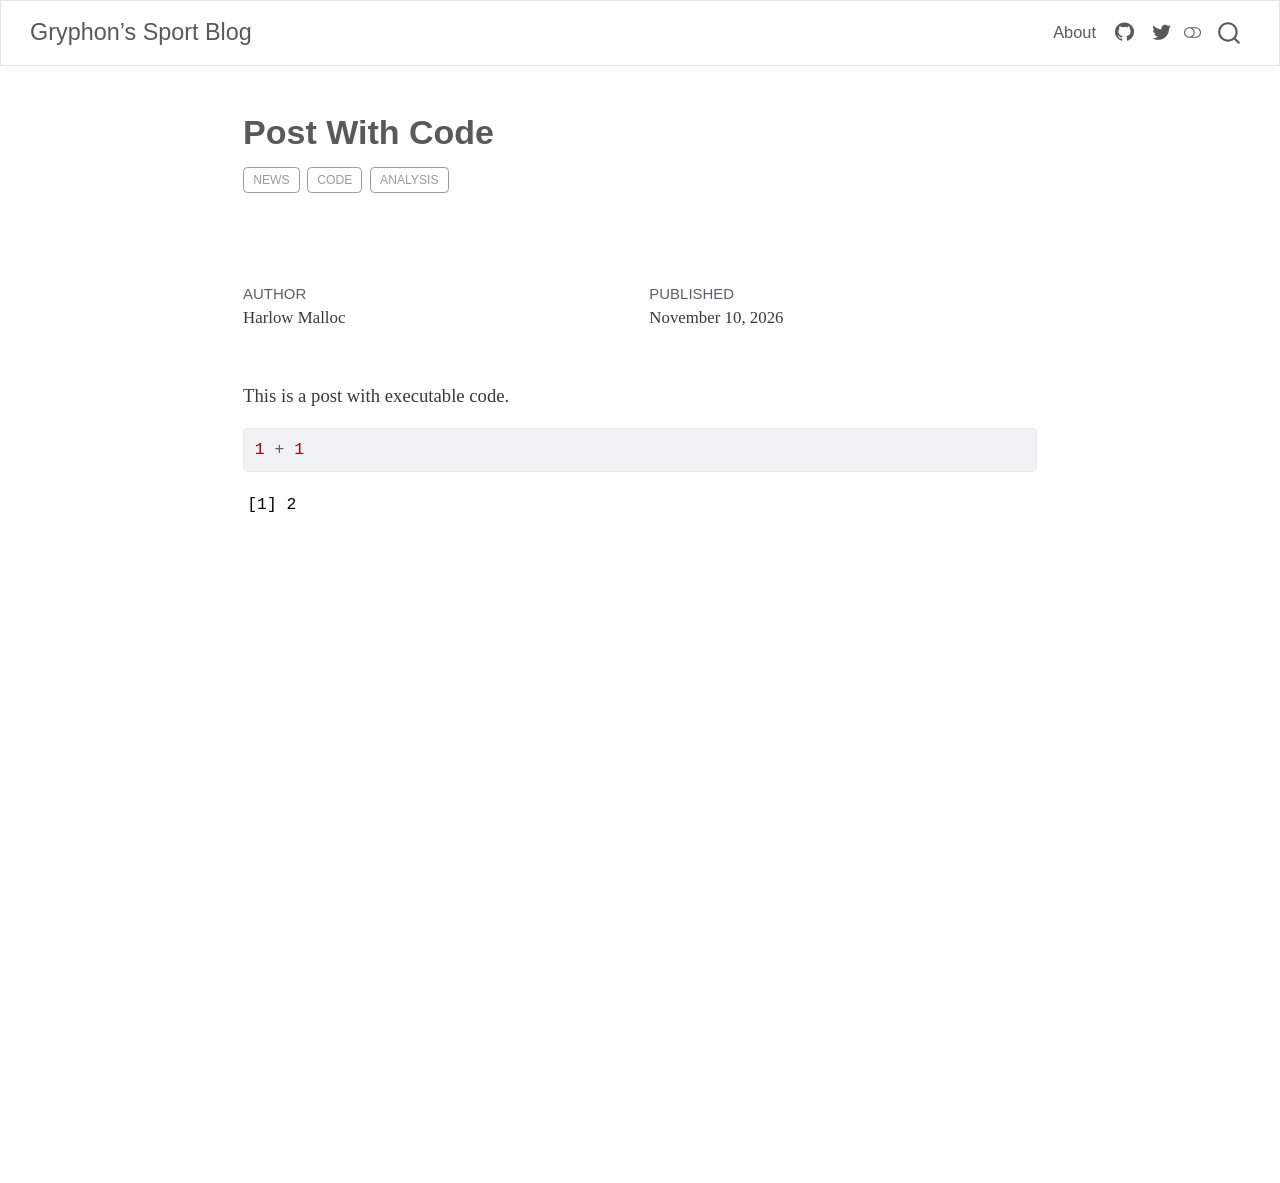
==== posts/post-with-code/index.html @ ed253706 "Finally" ====
<!DOCTYPE html>
<html xmlns="http://www.w3.org/1999/xhtml" lang="en" xml:lang="en"><head>

<meta charset="utf-8">
<meta name="generator" content="quarto-1.9.38">

<meta name="viewport" content="width=device-width, initial-scale=1.0, user-scalable=yes">

<meta name="author" content="Harlow Malloc">
<meta name="dcterms.date" content="2026-11-10">

<title>Post With Code – Gryphon’s Sport Blog</title>
<style>
/* Default styles provided by pandoc.
** See https://pandoc.org/MANUAL.html#variables-for-html for config info.
*/
code{white-space: pre-wrap;}
span.smallcaps{font-variant: small-caps;}
div.columns{display: flex; gap: min(4vw, 1.5em);}
div.column{flex: auto; overflow-x: auto;}
div.hanging-indent{margin-left: 1.5em; text-indent: -1.5em;}
ul.task-list{list-style: none;}
ul.task-list li input[type="checkbox"] {
  width: 0.8em;
  margin: 0 0.8em 0.2em -1em; /* quarto-specific, see https://github.com/quarto-dev/quarto-cli/issues/4556 */ 
  vertical-align: middle;
}
/* CSS for syntax highlighting */
html { -webkit-text-size-adjust: 100%; }
pre > code.sourceCode { white-space: pre; position: relative; }
pre > code.sourceCode > span { display: inline-block; line-height: 1.25; }
pre > code.sourceCode > span:empty { height: 1.2em; }
.sourceCode { overflow: visible; }
code.sourceCode > span { color: inherit; text-decoration: inherit; }
div.sourceCode { margin: 1em 0; }
pre.sourceCode { margin: 0; }
@media screen {
div.sourceCode { overflow: auto; }
}
@media print {
pre > code.sourceCode { white-space: pre-wrap; }
pre > code.sourceCode > span { text-indent: -5em; padding-left: 5em; }
}
pre.numberSource code
  { counter-reset: source-line 0; }
pre.numberSource code > span
  { position: relative; left: -4em; counter-increment: source-line; }
pre.numberSource code > span > a:first-child::before
  { content: counter(source-line);
    position: relative; left: -1em; text-align: right; vertical-align: baseline;
    border: none; display: inline-block;
    -webkit-touch-callout: none; -webkit-user-select: none;
    -khtml-user-select: none; -moz-user-select: none;
    -ms-user-select: none; user-select: none;
    padding: 0 4px; width: 4em;
  }
pre.numberSource { margin-left: 3em;  padding-left: 4px; }
div.sourceCode
  {   }
@media screen {
pre > code.sourceCode > span > a:first-child::before { text-decoration: underline; }
}
</style>


<script src="../../site_libs/quarto-nav/quarto-nav.js"></script>
<script src="../../site_libs/quarto-nav/headroom.min.js"></script>
<script src="../../site_libs/clipboard/clipboard.min.js"></script>
<script src="../../site_libs/quarto-search/autocomplete.umd.js"></script>
<script src="../../site_libs/quarto-search/fuse.min.js"></script>
<script src="../../site_libs/quarto-search/quarto-search.js"></script>
<meta name="quarto:offset" content="../../">
<link href="../../logo.png" rel="icon" type="image/png">
<script src="../../site_libs/quarto-html/quarto.js" type="module"></script>
<script src="../../site_libs/quarto-html/tabsets/tabsets.js" type="module"></script>
<script src="../../site_libs/quarto-html/popper.min.js"></script>
<script src="../../site_libs/quarto-html/tippy.umd.min.js"></script>
<script src="../../site_libs/quarto-html/anchor.min.js"></script>
<link href="../../site_libs/quarto-html/tippy.css" rel="stylesheet">
<link href="../../site_libs/quarto-html/quarto-syntax-highlighting-15634bcf2e68342d4ad2dfa704d543f6.css" rel="stylesheet" class="quarto-color-scheme" id="quarto-text-highlighting-styles">
<link href="../../site_libs/quarto-html/quarto-syntax-highlighting-dark-0a6b7249c26820e032cb0bd839ff02b1.css" rel="stylesheet" class="quarto-color-scheme quarto-color-alternate" id="quarto-text-highlighting-styles">
<link href="../../site_libs/quarto-html/quarto-syntax-highlighting-15634bcf2e68342d4ad2dfa704d543f6.css" rel="stylesheet" class="quarto-color-scheme-extra" id="quarto-text-highlighting-styles">
<script src="../../site_libs/bootstrap/bootstrap.min.js"></script>
<link href="../../site_libs/bootstrap/bootstrap-icons.css" rel="stylesheet">
<link href="../../site_libs/bootstrap/bootstrap-1b5cbb678aba238cc9ecc8dbef59e0a8.min.css" rel="stylesheet" append-hash="true" class="quarto-color-scheme" id="quarto-bootstrap" data-mode="light">
<link href="../../site_libs/bootstrap/bootstrap-dark-05ad5c04182ae40a1da91fd291b82df0.min.css" rel="stylesheet" append-hash="true" class="quarto-color-scheme quarto-color-alternate" id="quarto-bootstrap" data-mode="dark">
<link href="../../site_libs/bootstrap/bootstrap-1b5cbb678aba238cc9ecc8dbef59e0a8.min.css" rel="stylesheet" append-hash="true" class="quarto-color-scheme-extra" id="quarto-bootstrap" data-mode="light">
<script id="quarto-search-options" type="application/json">{
  "location": "navbar",
  "copy-button": false,
  "collapse-after": 3,
  "panel-placement": "end",
  "type": "overlay",
  "limit": 50,
  "keyboard-shortcut": [
    "f",
    "/",
    "s"
  ],
  "show-item-context": false,
  "language": {
    "search-no-results-text": "No results",
    "search-matching-documents-text": "matching documents",
    "search-copy-link-title": "Copy link to search",
    "search-hide-matches-text": "Hide additional matches",
    "search-more-match-text": "more match in this document",
    "search-more-matches-text": "more matches in this document",
    "search-clear-button-title": "Clear",
    "search-text-placeholder": "",
    "search-detached-cancel-button-title": "Cancel",
    "search-submit-button-title": "Submit",
    "search-label": "Search"
  }
}</script>


<link rel="stylesheet" href="../../styles.css">
</head>

<body class="nav-fixed fullcontent quarto-light"><script id="quarto-html-before-body" type="application/javascript">
    const toggleBodyColorMode = (bsSheetEl) => {
      const mode = bsSheetEl.getAttribute("data-mode");
      const bodyEl = window.document.querySelector("body");
      if (mode === "dark") {
        bodyEl.classList.add("quarto-dark");
        bodyEl.classList.remove("quarto-light");
      } else {
        bodyEl.classList.add("quarto-light");
        bodyEl.classList.remove("quarto-dark");
      }
    }
    const toggleBodyColorPrimary = () => {
      const bsSheetEl = window.document.querySelector("link#quarto-bootstrap:not([rel=disabled-stylesheet])");
      if (bsSheetEl) {
        toggleBodyColorMode(bsSheetEl);
      }
    }
    const setColorSchemeToggle = (alternate) => {
      const toggles = window.document.querySelectorAll('.quarto-color-scheme-toggle');
      for (let i=0; i < toggles.length; i++) {
        const toggle = toggles[i];
        if (toggle) {
          if (alternate) {
            toggle.classList.add("alternate");
          } else {
            toggle.classList.remove("alternate");
          }
        }
      }
    };
    const toggleColorMode = (alternate) => {
      // Switch the stylesheets
      const primaryStylesheets = window.document.querySelectorAll('link.quarto-color-scheme:not(.quarto-color-alternate)');
      const alternateStylesheets = window.document.querySelectorAll('link.quarto-color-scheme.quarto-color-alternate');
      manageTransitions('#quarto-margin-sidebar .nav-link', false);
      if (alternate) {
        // note: dark is layered on light, we don't disable primary!
        enableStylesheet(alternateStylesheets);
        for (const sheetNode of alternateStylesheets) {
          if (sheetNode.id === "quarto-bootstrap") {
            toggleBodyColorMode(sheetNode);
          }
        }
      } else {
        disableStylesheet(alternateStylesheets);
        enableStylesheet(primaryStylesheets)
        toggleBodyColorPrimary();
      }
      manageTransitions('#quarto-margin-sidebar .nav-link', true);
      // Switch the toggles
      setColorSchemeToggle(alternate)
      // Hack to workaround the fact that safari doesn't
      // properly recolor the scrollbar when toggling (#1455)
      if (navigator.userAgent.indexOf('Safari') > 0 && navigator.userAgent.indexOf('Chrome') == -1) {
        manageTransitions("body", false);
        window.scrollTo(0, 1);
        setTimeout(() => {
          window.scrollTo(0, 0);
          manageTransitions("body", true);
        }, 40);
      }
    }
    const disableStylesheet = (stylesheets) => {
      for (let i=0; i < stylesheets.length; i++) {
        const stylesheet = stylesheets[i];
        stylesheet.rel = 'disabled-stylesheet';
      }
    }
    const enableStylesheet = (stylesheets) => {
      for (let i=0; i < stylesheets.length; i++) {
        const stylesheet = stylesheets[i];
        if(stylesheet.rel !== 'stylesheet') { // for Chrome, which will still FOUC without this check
          stylesheet.rel = 'stylesheet';
        }
      }
    }
    const manageTransitions = (selector, allowTransitions) => {
      const els = window.document.querySelectorAll(selector);
      for (let i=0; i < els.length; i++) {
        const el = els[i];
        if (allowTransitions) {
          el.classList.remove('notransition');
        } else {
          el.classList.add('notransition');
        }
      }
    }
    const isFileUrl = () => {
      return window.location.protocol === 'file:';
    }
    const hasAlternateSentinel = () => {
      let styleSentinel = getColorSchemeSentinel();
      if (styleSentinel !== null) {
        return styleSentinel === "alternate";
      } else {
        return false;
      }
    }
    const setStyleSentinel = (alternate) => {
      const value = alternate ? "alternate" : "default";
      if (!isFileUrl()) {
        window.localStorage.setItem("quarto-color-scheme", value);
      } else {
        localAlternateSentinel = value;
      }
    }
    const getColorSchemeSentinel = () => {
      if (!isFileUrl()) {
        const storageValue = window.localStorage.getItem("quarto-color-scheme");
        return storageValue != null ? storageValue : localAlternateSentinel;
      } else {
        return localAlternateSentinel;
      }
    }
    const toggleGiscusIfUsed = (isAlternate, darkModeDefault) => {
      const baseTheme = document.querySelector('#giscus-base-theme')?.value ?? 'light';
      const alternateTheme = document.querySelector('#giscus-alt-theme')?.value ?? 'dark';
      let newTheme = '';
      if(authorPrefersDark) {
        newTheme = isAlternate ? baseTheme : alternateTheme;
      } else {
        newTheme = isAlternate ? alternateTheme : baseTheme;
      }
      const changeGiscusTheme = () => {
        // From: https://github.com/giscus/giscus/issues/336
        const sendMessage = (message) => {
          const iframe = document.querySelector('iframe.giscus-frame');
          if (!iframe) return;
          iframe.contentWindow.postMessage({ giscus: message }, 'https://giscus.app');
        }
        sendMessage({
          setConfig: {
            theme: newTheme
          }
        });
      }
      const isGiscussLoaded = window.document.querySelector('iframe.giscus-frame') !== null;
      if (isGiscussLoaded) {
        changeGiscusTheme();
      }
    };
    const authorPrefersDark = false;
    const darkModeDefault = authorPrefersDark;
      document.querySelector('link#quarto-text-highlighting-styles.quarto-color-scheme-extra').rel = 'disabled-stylesheet';
      document.querySelector('link#quarto-bootstrap.quarto-color-scheme-extra').rel = 'disabled-stylesheet';
    let localAlternateSentinel = darkModeDefault ? 'alternate' : 'default';
    // Dark / light mode switch
    window.quartoToggleColorScheme = () => {
      // Read the current dark / light value
      let toAlternate = !hasAlternateSentinel();
      toggleColorMode(toAlternate);
      setStyleSentinel(toAlternate);
      toggleGiscusIfUsed(toAlternate, darkModeDefault);
      window.dispatchEvent(new Event('resize'));
    };
    // Switch to dark mode if need be
    if (hasAlternateSentinel()) {
      toggleColorMode(true);
    } else {
      toggleColorMode(false);
    }
  </script>

<div id="quarto-search-results"></div>
  <header id="quarto-header" class="headroom fixed-top quarto-banner">
    <nav class="navbar navbar-expand-lg " data-bs-theme="dark">
      <div class="navbar-container container-fluid">
      <div class="navbar-brand-container mx-auto">
    <a class="navbar-brand" href="../../index.html">
    <span class="navbar-title">Gryphon’s Sport Blog</span>
    </a>
  </div>
            <div id="quarto-search" class="" title="Search"></div>
          <button class="navbar-toggler" type="button" data-bs-toggle="collapse" data-bs-target="#navbarCollapse" aria-controls="navbarCollapse" role="menu" aria-expanded="false" aria-label="Toggle navigation" onclick="if (window.quartoToggleHeadroom) { window.quartoToggleHeadroom(); }">
  <span class="navbar-toggler-icon"></span>
</button>
          <div class="collapse navbar-collapse" id="navbarCollapse">
            <ul class="navbar-nav navbar-nav-scroll ms-auto">
  <li class="nav-item">
    <a class="nav-link" href="../../about.html"> 
<span class="menu-text">About</span></a>
  </li>  
  <li class="nav-item compact">
    <a class="nav-link" href="https://github.com/mattwaite"> <i class="bi bi-github" role="img">
</i> 
<span class="menu-text"></span></a>
  </li>  
  <li class="nav-item compact">
    <a class="nav-link" href="https://twitter.com/mattwaite"> <i class="bi bi-twitter" role="img">
</i> 
<span class="menu-text"></span></a>
  </li>  
</ul>
          </div> <!-- /navcollapse -->
            <div class="quarto-navbar-tools">
  <a href="" class="quarto-color-scheme-toggle quarto-navigation-tool  px-1" onclick="window.quartoToggleColorScheme(); return false;" title="Toggle dark mode"><i class="bi"></i></a>
</div>
      </div> <!-- /container-fluid -->
    </nav>
</header>
<!-- content -->
<header id="title-block-header" class="quarto-title-block default page-columns page-full">
  <div class="quarto-title-banner page-columns page-full">
    <div class="quarto-title column-body">
      <h1 class="title">Post With Code</h1>
                                <div class="quarto-categories">
                <div class="quarto-category">news</div>
                <div class="quarto-category">code</div>
                <div class="quarto-category">analysis</div>
              </div>
                  </div>
  </div>
    
  
  <div class="quarto-title-meta">

      <div>
      <div class="quarto-title-meta-heading">Author</div>
      <div class="quarto-title-meta-contents">
               <p>Harlow Malloc </p>
            </div>
    </div>
      
      <div>
      <div class="quarto-title-meta-heading">Published</div>
      <div class="quarto-title-meta-contents">
        <p class="date">November 10, 2026</p>
      </div>
    </div>
    
      
    </div>
    
  
  </header><div id="quarto-content" class="quarto-container page-columns page-rows-contents page-layout-article page-navbar">
<!-- sidebar -->
<!-- margin-sidebar -->
    
<!-- main -->
<main class="content quarto-banner-title-block" id="quarto-document-content">






<p>This is a post with executable code.</p>
<div class="cell">
<div class="code-copy-outer-scaffold"><div class="sourceCode cell-code" id="cb1"><pre class="sourceCode r code-with-copy"><code class="sourceCode r"><span id="cb1-1"><a href="#cb1-1" aria-hidden="true" tabindex="-1"></a><span class="dv">1</span> <span class="sc">+</span> <span class="dv">1</span></span></code></pre></div><button title="Copy to Clipboard" class="code-copy-button"><i class="bi"></i></button></div>
<div class="cell-output cell-output-stdout">
<pre><code>[1] 2</code></pre>
</div>
</div>



</main> <!-- /main -->
<script id="quarto-html-after-body" type="application/javascript">
  window.document.addEventListener("DOMContentLoaded", function (event) {
    // Ensure there is a toggle, if there isn't float one in the top right
    if (window.document.querySelector('.quarto-color-scheme-toggle') === null) {
      const a = window.document.createElement('a');
      a.classList.add('top-right');
      a.classList.add('quarto-color-scheme-toggle');
      a.href = "";
      a.onclick = function() { try { window.quartoToggleColorScheme(); } catch {} return false; };
      const i = window.document.createElement("i");
      i.classList.add('bi');
      a.appendChild(i);
      window.document.body.appendChild(a);
    }
    setColorSchemeToggle(hasAlternateSentinel())
    const icon = "";
    const anchorJS = new window.AnchorJS();
    anchorJS.options = {
      placement: 'right',
      icon: icon
    };
    anchorJS.add('.anchored');
    const isCodeAnnotation = (el) => {
      for (const clz of el.classList) {
        if (clz.startsWith('code-annotation-')) {                     
          return true;
        }
      }
      return false;
    }
    const onCopySuccess = function(e) {
      // button target
      const button = e.trigger;
      // don't keep focus
      button.blur();
      // flash "checked"
      button.classList.add('code-copy-button-checked');
      var currentTitle = button.getAttribute("title");
      button.setAttribute("title", "Copied!");
      let tooltip;
      if (window.bootstrap) {
        button.setAttribute("data-bs-toggle", "tooltip");
        button.setAttribute("data-bs-placement", "left");
        button.setAttribute("data-bs-title", "Copied!");
        tooltip = new bootstrap.Tooltip(button, 
          { trigger: "manual", 
            customClass: "code-copy-button-tooltip",
            offset: [0, -8]});
        tooltip.show();    
      }
      setTimeout(function() {
        if (tooltip) {
          tooltip.hide();
          button.removeAttribute("data-bs-title");
          button.removeAttribute("data-bs-toggle");
          button.removeAttribute("data-bs-placement");
        }
        button.setAttribute("title", currentTitle);
        button.classList.remove('code-copy-button-checked');
      }, 1000);
      // clear code selection
      e.clearSelection();
    }
    const getTextToCopy = function(trigger) {
      const outerScaffold = trigger.parentElement.cloneNode(true);
      const codeEl = outerScaffold.querySelector('code');
      for (const childEl of codeEl.children) {
        if (isCodeAnnotation(childEl)) {
          childEl.remove();
        }
      }
      return codeEl.innerText;
    }
    const clipboard = new window.ClipboardJS('.code-copy-button:not([data-in-quarto-modal])', {
      text: getTextToCopy
    });
    clipboard.on('success', onCopySuccess);
    if (window.document.getElementById('quarto-embedded-source-code-modal')) {
      const clipboardModal = new window.ClipboardJS('.code-copy-button[data-in-quarto-modal]', {
        text: getTextToCopy,
        container: window.document.getElementById('quarto-embedded-source-code-modal')
      });
      clipboardModal.on('success', onCopySuccess);
    }
      var localhostRegex = new RegExp(/^(?:http|https):\/\/localhost\:?[0-9]*\//);
      var mailtoRegex = new RegExp(/^mailto:/);
        var filterRegex = new RegExp('/' + window.location.host + '/');
      var isInternal = (href) => {
          return filterRegex.test(href) || localhostRegex.test(href) || mailtoRegex.test(href);
      }
      // Inspect non-navigation links and adorn them if external
     var links = window.document.querySelectorAll('a[href]:not(.nav-link):not(.navbar-brand):not(.toc-action):not(.sidebar-link):not(.sidebar-item-toggle):not(.pagination-link):not(.no-external):not([aria-hidden]):not(.dropdown-item):not(.quarto-navigation-tool):not(.about-link)');
      for (var i=0; i<links.length; i++) {
        const link = links[i];
        if (!isInternal(link.href)) {
          // undo the damage that might have been done by quarto-nav.js in the case of
          // links that we want to consider external
          if (link.dataset.originalHref !== undefined) {
            link.href = link.dataset.originalHref;
          }
        }
      }
    function tippyHover(el, contentFn, onTriggerFn, onUntriggerFn) {
      const config = {
        allowHTML: true,
        maxWidth: 500,
        delay: 100,
        arrow: false,
        appendTo: function(el) {
            return el.parentElement;
        },
        interactive: true,
        interactiveBorder: 10,
        theme: 'quarto',
        placement: 'bottom-start',
      };
      if (contentFn) {
        config.content = contentFn;
      }
      if (onTriggerFn) {
        config.onTrigger = onTriggerFn;
      }
      if (onUntriggerFn) {
        config.onUntrigger = onUntriggerFn;
      }
      window.tippy(el, config); 
    }
    const noterefs = window.document.querySelectorAll('a[role="doc-noteref"]');
    for (var i=0; i<noterefs.length; i++) {
      const ref = noterefs[i];
      tippyHover(ref, function() {
        // use id or data attribute instead here
        let href = ref.getAttribute('data-footnote-href') || ref.getAttribute('href');
        try { href = new URL(href).hash; } catch {}
        const id = href.replace(/^#\/?/, "");
        const note = window.document.getElementById(id);
        if (note) {
          return note.innerHTML;
        } else {
          return "";
        }
      });
    }
    const xrefs = window.document.querySelectorAll('a.quarto-xref');
    const processXRef = (id, note) => {
      // Strip column container classes
      const stripColumnClz = (el) => {
        el.classList.remove("page-full", "page-columns");
        if (el.children) {
          for (const child of el.children) {
            stripColumnClz(child);
          }
        }
      }
      stripColumnClz(note)
      if (id === null || id.startsWith('sec-')) {
        // Special case sections, only their first couple elements
        const container = document.createElement("div");
        if (note.children && note.children.length > 2) {
          container.appendChild(note.children[0].cloneNode(true));
          for (let i = 1; i < note.children.length; i++) {
            const child = note.children[i];
            if (child.tagName === "P" && child.innerText === "") {
              continue;
            } else {
              container.appendChild(child.cloneNode(true));
              break;
            }
          }
          if (window.Quarto?.typesetMath) {
            window.Quarto.typesetMath(container);
          }
          return container.innerHTML
        } else {
          if (window.Quarto?.typesetMath) {
            window.Quarto.typesetMath(note);
          }
          return note.innerHTML;
        }
      } else {
        // Remove any anchor links if they are present
        const anchorLink = note.querySelector('a.anchorjs-link');
        if (anchorLink) {
          anchorLink.remove();
        }
        if (window.Quarto?.typesetMath) {
          window.Quarto.typesetMath(note);
        }
        if (note.classList.contains("callout")) {
          return note.outerHTML;
        } else {
          return note.innerHTML;
        }
      }
    }
    for (var i=0; i<xrefs.length; i++) {
      const xref = xrefs[i];
      tippyHover(xref, undefined, function(instance) {
        instance.disable();
        let url = xref.getAttribute('href');
        let hash = undefined; 
        if (url.startsWith('#')) {
          hash = url;
        } else {
          try { hash = new URL(url).hash; } catch {}
        }
        if (hash) {
          const id = hash.replace(/^#\/?/, "");
          const note = window.document.getElementById(id);
          if (note !== null) {
            try {
              const html = processXRef(id, note.cloneNode(true));
              instance.setContent(html);
            } finally {
              instance.enable();
              instance.show();
            }
          } else {
            // See if we can fetch this
            fetch(url.split('#')[0])
            .then(res => res.text())
            .then(html => {
              const parser = new DOMParser();
              const htmlDoc = parser.parseFromString(html, "text/html");
              const note = htmlDoc.getElementById(id);
              if (note !== null) {
                const html = processXRef(id, note);
                instance.setContent(html);
              } 
            }).finally(() => {
              instance.enable();
              instance.show();
            });
          }
        } else {
          // See if we can fetch a full url (with no hash to target)
          // This is a special case and we should probably do some content thinning / targeting
          fetch(url)
          .then(res => res.text())
          .then(html => {
            const parser = new DOMParser();
            const htmlDoc = parser.parseFromString(html, "text/html");
            const note = htmlDoc.querySelector('main.content');
            if (note !== null) {
              // This should only happen for chapter cross references
              // (since there is no id in the URL)
              // remove the first header
              if (note.children.length > 0 && note.children[0].tagName === "HEADER") {
                note.children[0].remove();
              }
              const html = processXRef(null, note);
              instance.setContent(html);
            } 
          }).finally(() => {
            instance.enable();
            instance.show();
          });
        }
      }, function(instance) {
      });
    }
        let selectedAnnoteEl;
        const selectorForAnnotation = ( cell, annotation) => {
          let cellAttr = 'data-code-cell="' + cell + '"';
          let lineAttr = 'data-code-annotation="' +  annotation + '"';
          const selector = 'span[' + cellAttr + '][' + lineAttr + ']';
          return selector;
        }
        const selectCodeLines = (annoteEl) => {
          const doc = window.document;
          const targetCell = annoteEl.getAttribute("data-target-cell");
          const targetAnnotation = annoteEl.getAttribute("data-target-annotation");
          const annoteSpan = window.document.querySelector(selectorForAnnotation(targetCell, targetAnnotation));
          const lines = annoteSpan.getAttribute("data-code-lines").split(",");
          const lineIds = lines.map((line) => {
            return targetCell + "-" + line;
          })
          let top = null;
          let height = null;
          let parent = null;
          if (lineIds.length > 0) {
              //compute the position of the single el (top and bottom and make a div)
              const el = window.document.getElementById(lineIds[0]);
              top = el.offsetTop;
              height = el.offsetHeight;
              parent = el.parentElement.parentElement;
            if (lineIds.length > 1) {
              const lastEl = window.document.getElementById(lineIds[lineIds.length - 1]);
              const bottom = lastEl.offsetTop + lastEl.offsetHeight;
              height = bottom - top;
            }
            if (top !== null && height !== null && parent !== null) {
              // cook up a div (if necessary) and position it 
              let div = window.document.getElementById("code-annotation-line-highlight");
              if (div === null) {
                div = window.document.createElement("div");
                div.setAttribute("id", "code-annotation-line-highlight");
                div.style.position = 'absolute';
                parent.appendChild(div);
              }
              div.style.top = top - 2 + "px";
              div.style.height = height + 4 + "px";
              div.style.left = 0;
              let gutterDiv = window.document.getElementById("code-annotation-line-highlight-gutter");
              if (gutterDiv === null) {
                gutterDiv = window.document.createElement("div");
                gutterDiv.setAttribute("id", "code-annotation-line-highlight-gutter");
                gutterDiv.style.position = 'absolute';
                const codeCell = window.document.getElementById(targetCell);
                const gutter = codeCell.querySelector('.code-annotation-gutter');
                gutter.appendChild(gutterDiv);
              }
              gutterDiv.style.top = top - 2 + "px";
              gutterDiv.style.height = height + 4 + "px";
            }
            selectedAnnoteEl = annoteEl;
          }
        };
        const unselectCodeLines = () => {
          const elementsIds = ["code-annotation-line-highlight", "code-annotation-line-highlight-gutter"];
          elementsIds.forEach((elId) => {
            const div = window.document.getElementById(elId);
            if (div) {
              div.remove();
            }
          });
          selectedAnnoteEl = undefined;
        };
          // Handle positioning of the toggle
      window.addEventListener(
        "resize",
        throttle(() => {
          elRect = undefined;
          if (selectedAnnoteEl) {
            selectCodeLines(selectedAnnoteEl);
          }
        }, 10)
      );
      function throttle(fn, ms) {
      let throttle = false;
      let timer;
        return (...args) => {
          if(!throttle) { // first call gets through
              fn.apply(this, args);
              throttle = true;
          } else { // all the others get throttled
              if(timer) clearTimeout(timer); // cancel #2
              timer = setTimeout(() => {
                fn.apply(this, args);
                timer = throttle = false;
              }, ms);
          }
        };
      }
        // Attach click handler to the DT
        const annoteDls = window.document.querySelectorAll('dt[data-target-cell]');
        for (const annoteDlNode of annoteDls) {
          annoteDlNode.addEventListener('click', (event) => {
            const clickedEl = event.target;
            if (clickedEl !== selectedAnnoteEl) {
              unselectCodeLines();
              const activeEl = window.document.querySelector('dt[data-target-cell].code-annotation-active');
              if (activeEl) {
                activeEl.classList.remove('code-annotation-active');
              }
              selectCodeLines(clickedEl);
              clickedEl.classList.add('code-annotation-active');
            } else {
              // Unselect the line
              unselectCodeLines();
              clickedEl.classList.remove('code-annotation-active');
            }
          });
        }
    const findCites = (el) => {
      const parentEl = el.parentElement;
      if (parentEl) {
        const cites = parentEl.dataset.cites;
        if (cites) {
          return {
            el,
            cites: cites.split(' ')
          };
        } else {
          return findCites(el.parentElement)
        }
      } else {
        return undefined;
      }
    };
    var bibliorefs = window.document.querySelectorAll('a[role="doc-biblioref"]');
    for (var i=0; i<bibliorefs.length; i++) {
      const ref = bibliorefs[i];
      const citeInfo = findCites(ref);
      if (citeInfo) {
        tippyHover(citeInfo.el, function() {
          var popup = window.document.createElement('div');
          citeInfo.cites.forEach(function(cite) {
            var citeDiv = window.document.createElement('div');
            citeDiv.classList.add('hanging-indent');
            citeDiv.classList.add('csl-entry');
            var biblioDiv = window.document.getElementById('ref-' + cite);
            if (biblioDiv) {
              citeDiv.innerHTML = biblioDiv.innerHTML;
            }
            popup.appendChild(citeDiv);
          });
          return popup.innerHTML;
        });
      }
    }
  });
  </script>
</div> <!-- /content -->




</body></html>
---- site_libs/quarto-html/tippy.css ----
.tippy-box[data-animation=fade][data-state=hidden]{opacity:0}[data-tippy-root]{max-width:calc(100vw - 10px)}.tippy-box{position:relative;background-color:#333;color:#fff;border-radius:4px;font-size:14px;line-height:1.4;white-space:normal;outline:0;transition-property:transform,visibility,opacity}.tippy-box[data-placement^=top]>.tippy-arrow{bottom:0}.tippy-box[data-placement^=top]>.tippy-arrow:before{bottom:-7px;left:0;border-width:8px 8px 0;border-top-color:initial;transform-origin:center top}.tippy-box[data-placement^=bottom]>.tippy-arrow{top:0}.tippy-box[data-placement^=bottom]>.tippy-arrow:before{top:-7px;left:0;border-width:0 8px 8px;border-bottom-color:initial;transform-origin:center bottom}.tippy-box[data-placement^=left]>.tippy-arrow{right:0}.tippy-box[data-placement^=left]>.tippy-arrow:before{border-width:8px 0 8px 8px;border-left-color:initial;right:-7px;transform-origin:center left}.tippy-box[data-placement^=right]>.tippy-arrow{left:0}.tippy-box[data-placement^=right]>.tippy-arrow:before{left:-7px;border-width:8px 8px 8px 0;border-right-color:initial;transform-origin:center right}.tippy-box[data-inertia][data-state=visible]{transition-timing-function:cubic-bezier(.54,1.5,.38,1.11)}.tippy-arrow{width:16px;height:16px;color:#333}.tippy-arrow:before{content:"";position:absolute;border-color:transparent;border-style:solid}.tippy-content{position:relative;padding:5px 9px;z-index:1}
---- site_libs/quarto-html/quarto-syntax-highlighting-15634bcf2e68342d4ad2dfa704d543f6.css ----
/* quarto syntax highlight colors */
:root {
  --quarto-hl-ot-color: #003B4F;
  --quarto-hl-at-color: #657422;
  --quarto-hl-ss-color: #20794D;
  --quarto-hl-an-color: #5E5E5E;
  --quarto-hl-fu-color: #4758AB;
  --quarto-hl-st-color: #20794D;
  --quarto-hl-cf-color: #003B4F;
  --quarto-hl-op-color: #5E5E5E;
  --quarto-hl-er-color: #AD0000;
  --quarto-hl-bn-color: #AD0000;
  --quarto-hl-al-color: #AD0000;
  --quarto-hl-va-color: #111111;
  --quarto-hl-bu-color: inherit;
  --quarto-hl-ex-color: inherit;
  --quarto-hl-pp-color: #AD0000;
  --quarto-hl-in-color: #5E5E5E;
  --quarto-hl-vs-color: #20794D;
  --quarto-hl-wa-color: #5E5E5E;
  --quarto-hl-do-color: #5E5E5E;
  --quarto-hl-im-color: #00769E;
  --quarto-hl-ch-color: #20794D;
  --quarto-hl-dt-color: #AD0000;
  --quarto-hl-fl-color: #AD0000;
  --quarto-hl-co-color: #5E5E5E;
  --quarto-hl-cv-color: #5E5E5E;
  --quarto-hl-cn-color: #8f5902;
  --quarto-hl-sc-color: #5E5E5E;
  --quarto-hl-dv-color: #AD0000;
  --quarto-hl-kw-color: #003B4F;
}

/* other quarto variables */
:root {
  --quarto-font-monospace: SFMono-Regular, Menlo, Monaco, Consolas, "Liberation Mono", "Courier New", monospace;
}

/* syntax highlight based on Pandoc's rules */
pre > code.sourceCode > span {
  color: #003B4F;
}

code.sourceCode > span {
  color: #003B4F;
}

div.sourceCode,
div.sourceCode pre.sourceCode {
  color: #003B4F;
}

/* Normal */
code span {
  color: #003B4F;
}

/* Alert */
code span.al {
  color: #AD0000;
  font-style: inherit;
}

/* Annotation */
code span.an {
  color: #5E5E5E;
  font-style: inherit;
}

/* Attribute */
code span.at {
  color: #657422;
  font-style: inherit;
}

/* BaseN */
code span.bn {
  color: #AD0000;
  font-style: inherit;
}

/* BuiltIn */
code span.bu {
  font-style: inherit;
}

/* ControlFlow */
code span.cf {
  color: #003B4F;
  font-weight: bold;
  font-style: inherit;
}

/* Char */
code span.ch {
  color: #20794D;
  font-style: inherit;
}

/* Constant */
code span.cn {
  color: #8f5902;
  font-style: inherit;
}

/* Comment */
code span.co {
  color: #5E5E5E;
  font-style: inherit;
}

/* CommentVar */
code span.cv {
  color: #5E5E5E;
  font-style: italic;
}

/* Documentation */
code span.do {
  color: #5E5E5E;
  font-style: italic;
}

/* DataType */
code span.dt {
  color: #AD0000;
  font-style: inherit;
}

/* DecVal */
code span.dv {
  color: #AD0000;
  font-style: inherit;
}

/* Error */
code span.er {
  color: #AD0000;
  font-style: inherit;
}

/* Extension */
code span.ex {
  font-style: inherit;
}

/* Float */
code span.fl {
  color: #AD0000;
  font-style: inherit;
}

/* Function */
code span.fu {
  color: #4758AB;
  font-style: inherit;
}

/* Import */
code span.im {
  color: #00769E;
  font-style: inherit;
}

/* Information */
code span.in {
  color: #5E5E5E;
  font-style: inherit;
}

/* Keyword */
code span.kw {
  color: #003B4F;
  font-weight: bold;
  font-style: inherit;
}

/* Operator */
code span.op {
  color: #5E5E5E;
  font-style: inherit;
}

/* Other */
code span.ot {
  color: #003B4F;
  font-style: inherit;
}

/* Preprocessor */
code span.pp {
  color: #AD0000;
  font-style: inherit;
}

/* SpecialChar */
code span.sc {
  color: #5E5E5E;
  font-style: inherit;
}

/* SpecialString */
code span.ss {
  color: #20794D;
  font-style: inherit;
}

/* String */
code span.st {
  color: #20794D;
  font-style: inherit;
}

/* Variable */
code span.va {
  color: #111111;
  font-style: inherit;
}

/* VerbatimString */
code span.vs {
  color: #20794D;
  font-style: inherit;
}

/* Warning */
code span.wa {
  color: #5E5E5E;
  font-style: italic;
}

.prevent-inlining {
  content: "</";
}

/*# sourceMappingURL=f23921c56f73e400b49028c9186a1aa0.css.map */
---- site_libs/quarto-html/quarto-syntax-highlighting-dark-0a6b7249c26820e032cb0bd839ff02b1.css ----
/* quarto syntax highlight colors */
:root {
  --quarto-hl-al-color: #f07178;
  --quarto-hl-an-color: #d4d0ab;
  --quarto-hl-at-color: #00e0e0;
  --quarto-hl-bn-color: #d4d0ab;
  --quarto-hl-bu-color: #abe338;
  --quarto-hl-ch-color: #abe338;
  --quarto-hl-co-color: #f8f8f2;
  --quarto-hl-cv-color: #ffd700;
  --quarto-hl-cn-color: #ffd700;
  --quarto-hl-cf-color: #ffa07a;
  --quarto-hl-dt-color: #ffa07a;
  --quarto-hl-dv-color: #d4d0ab;
  --quarto-hl-do-color: #f8f8f2;
  --quarto-hl-er-color: #f07178;
  --quarto-hl-ex-color: #00e0e0;
  --quarto-hl-fl-color: #d4d0ab;
  --quarto-hl-fu-color: #ffa07a;
  --quarto-hl-im-color: #abe338;
  --quarto-hl-in-color: #d4d0ab;
  --quarto-hl-kw-color: #ffa07a;
  --quarto-hl-op-color: #ffa07a;
  --quarto-hl-ot-color: #00e0e0;
  --quarto-hl-pp-color: #dcc6e0;
  --quarto-hl-re-color: #00e0e0;
  --quarto-hl-sc-color: #abe338;
  --quarto-hl-ss-color: #abe338;
  --quarto-hl-st-color: #abe338;
  --quarto-hl-va-color: #00e0e0;
  --quarto-hl-vs-color: #abe338;
  --quarto-hl-wa-color: #dcc6e0;
}

/* other quarto variables */
:root {
  --quarto-font-monospace: SFMono-Regular, Menlo, Monaco, Consolas, "Liberation Mono", "Courier New", monospace;
}

/* syntax highlight based on Pandoc's rules */
pre > code.sourceCode > span {
  color: #f8f8f2;
}

code.sourceCode > span {
  color: #f8f8f2;
}

div.sourceCode,
div.sourceCode pre.sourceCode {
  color: #f8f8f2;
}

/* Normal */
code span {
  color: #f8f8f2;
}

/* Alert */
code span.al {
  color: #f07178;
}

/* Annotation */
code span.an {
  color: #d4d0ab;
}

/* Attribute */
code span.at {
  color: #00e0e0;
}

/* BaseN */
code span.bn {
  color: #d4d0ab;
}

/* BuiltIn */
code span.bu {
  color: #abe338;
}

/* ControlFlow */
code span.cf {
  font-weight: bold;
  color: #ffa07a;
}

/* Char */
code span.ch {
  color: #abe338;
}

/* Constant */
code span.cn {
  color: #ffd700;
}

/* Comment */
code span.co {
  font-style: italic;
  color: #f8f8f2;
}

/* CommentVar */
code span.cv {
  color: #ffd700;
}

/* Documentation */
code span.do {
  color: #f8f8f2;
}

/* DataType */
code span.dt {
  color: #ffa07a;
}

/* DecVal */
code span.dv {
  color: #d4d0ab;
}

/* Error */
code span.er {
  color: #f07178;
  text-decoration: underline;
}

/* Extension */
code span.ex {
  font-weight: bold;
  color: #00e0e0;
}

/* Float */
code span.fl {
  color: #d4d0ab;
}

/* Function */
code span.fu {
  color: #ffa07a;
}

/* Import */
code span.im {
  color: #abe338;
}

/* Information */
code span.in {
  color: #d4d0ab;
}

/* Keyword */
code span.kw {
  font-weight: bold;
  color: #ffa07a;
}

/* Operator */
code span.op {
  color: #ffa07a;
}

/* Other */
code span.ot {
  color: #00e0e0;
}

/* Preprocessor */
code span.pp {
  color: #dcc6e0;
}

/* RegionMarker */
code span.re {
  background-color: #f8f8f2;
  color: #00e0e0;
}

/* SpecialChar */
code span.sc {
  color: #abe338;
}

/* SpecialString */
code span.ss {
  color: #abe338;
}

/* String */
code span.st {
  color: #abe338;
}

/* Variable */
code span.va {
  color: #00e0e0;
}

/* VerbatimString */
code span.vs {
  color: #abe338;
}

/* Warning */
code span.wa {
  color: #dcc6e0;
}

.prevent-inlining {
  content: "</";
}

/*# sourceMappingURL=175367c052bafc98bd680af3479823f0.css.map */
---- site_libs/quarto-html/quarto-syntax-highlighting-15634bcf2e68342d4ad2dfa704d543f6.css ----
/* quarto syntax highlight colors */
:root {
  --quarto-hl-ot-color: #003B4F;
  --quarto-hl-at-color: #657422;
  --quarto-hl-ss-color: #20794D;
  --quarto-hl-an-color: #5E5E5E;
  --quarto-hl-fu-color: #4758AB;
  --quarto-hl-st-color: #20794D;
  --quarto-hl-cf-color: #003B4F;
  --quarto-hl-op-color: #5E5E5E;
  --quarto-hl-er-color: #AD0000;
  --quarto-hl-bn-color: #AD0000;
  --quarto-hl-al-color: #AD0000;
  --quarto-hl-va-color: #111111;
  --quarto-hl-bu-color: inherit;
  --quarto-hl-ex-color: inherit;
  --quarto-hl-pp-color: #AD0000;
  --quarto-hl-in-color: #5E5E5E;
  --quarto-hl-vs-color: #20794D;
  --quarto-hl-wa-color: #5E5E5E;
  --quarto-hl-do-color: #5E5E5E;
  --quarto-hl-im-color: #00769E;
  --quarto-hl-ch-color: #20794D;
  --quarto-hl-dt-color: #AD0000;
  --quarto-hl-fl-color: #AD0000;
  --quarto-hl-co-color: #5E5E5E;
  --quarto-hl-cv-color: #5E5E5E;
  --quarto-hl-cn-color: #8f5902;
  --quarto-hl-sc-color: #5E5E5E;
  --quarto-hl-dv-color: #AD0000;
  --quarto-hl-kw-color: #003B4F;
}

/* other quarto variables */
:root {
  --quarto-font-monospace: SFMono-Regular, Menlo, Monaco, Consolas, "Liberation Mono", "Courier New", monospace;
}

/* syntax highlight based on Pandoc's rules */
pre > code.sourceCode > span {
  color: #003B4F;
}

code.sourceCode > span {
  color: #003B4F;
}

div.sourceCode,
div.sourceCode pre.sourceCode {
  color: #003B4F;
}

/* Normal */
code span {
  color: #003B4F;
}

/* Alert */
code span.al {
  color: #AD0000;
  font-style: inherit;
}

/* Annotation */
code span.an {
  color: #5E5E5E;
  font-style: inherit;
}

/* Attribute */
code span.at {
  color: #657422;
  font-style: inherit;
}

/* BaseN */
code span.bn {
  color: #AD0000;
  font-style: inherit;
}

/* BuiltIn */
code span.bu {
  font-style: inherit;
}

/* ControlFlow */
code span.cf {
  color: #003B4F;
  font-weight: bold;
  font-style: inherit;
}

/* Char */
code span.ch {
  color: #20794D;
  font-style: inherit;
}

/* Constant */
code span.cn {
  color: #8f5902;
  font-style: inherit;
}

/* Comment */
code span.co {
  color: #5E5E5E;
  font-style: inherit;
}

/* CommentVar */
code span.cv {
  color: #5E5E5E;
  font-style: italic;
}

/* Documentation */
code span.do {
  color: #5E5E5E;
  font-style: italic;
}

/* DataType */
code span.dt {
  color: #AD0000;
  font-style: inherit;
}

/* DecVal */
code span.dv {
  color: #AD0000;
  font-style: inherit;
}

/* Error */
code span.er {
  color: #AD0000;
  font-style: inherit;
}

/* Extension */
code span.ex {
  font-style: inherit;
}

/* Float */
code span.fl {
  color: #AD0000;
  font-style: inherit;
}

/* Function */
code span.fu {
  color: #4758AB;
  font-style: inherit;
}

/* Import */
code span.im {
  color: #00769E;
  font-style: inherit;
}

/* Information */
code span.in {
  color: #5E5E5E;
  font-style: inherit;
}

/* Keyword */
code span.kw {
  color: #003B4F;
  font-weight: bold;
  font-style: inherit;
}

/* Operator */
code span.op {
  color: #5E5E5E;
  font-style: inherit;
}

/* Other */
code span.ot {
  color: #003B4F;
  font-style: inherit;
}

/* Preprocessor */
code span.pp {
  color: #AD0000;
  font-style: inherit;
}

/* SpecialChar */
code span.sc {
  color: #5E5E5E;
  font-style: inherit;
}

/* SpecialString */
code span.ss {
  color: #20794D;
  font-style: inherit;
}

/* String */
code span.st {
  color: #20794D;
  font-style: inherit;
}

/* Variable */
code span.va {
  color: #111111;
  font-style: inherit;
}

/* VerbatimString */
code span.vs {
  color: #20794D;
  font-style: inherit;
}

/* Warning */
code span.wa {
  color: #5E5E5E;
  font-style: italic;
}

.prevent-inlining {
  content: "</";
}

/*# sourceMappingURL=f23921c56f73e400b49028c9186a1aa0.css.map */
---- styles.css ----
/* css styles */
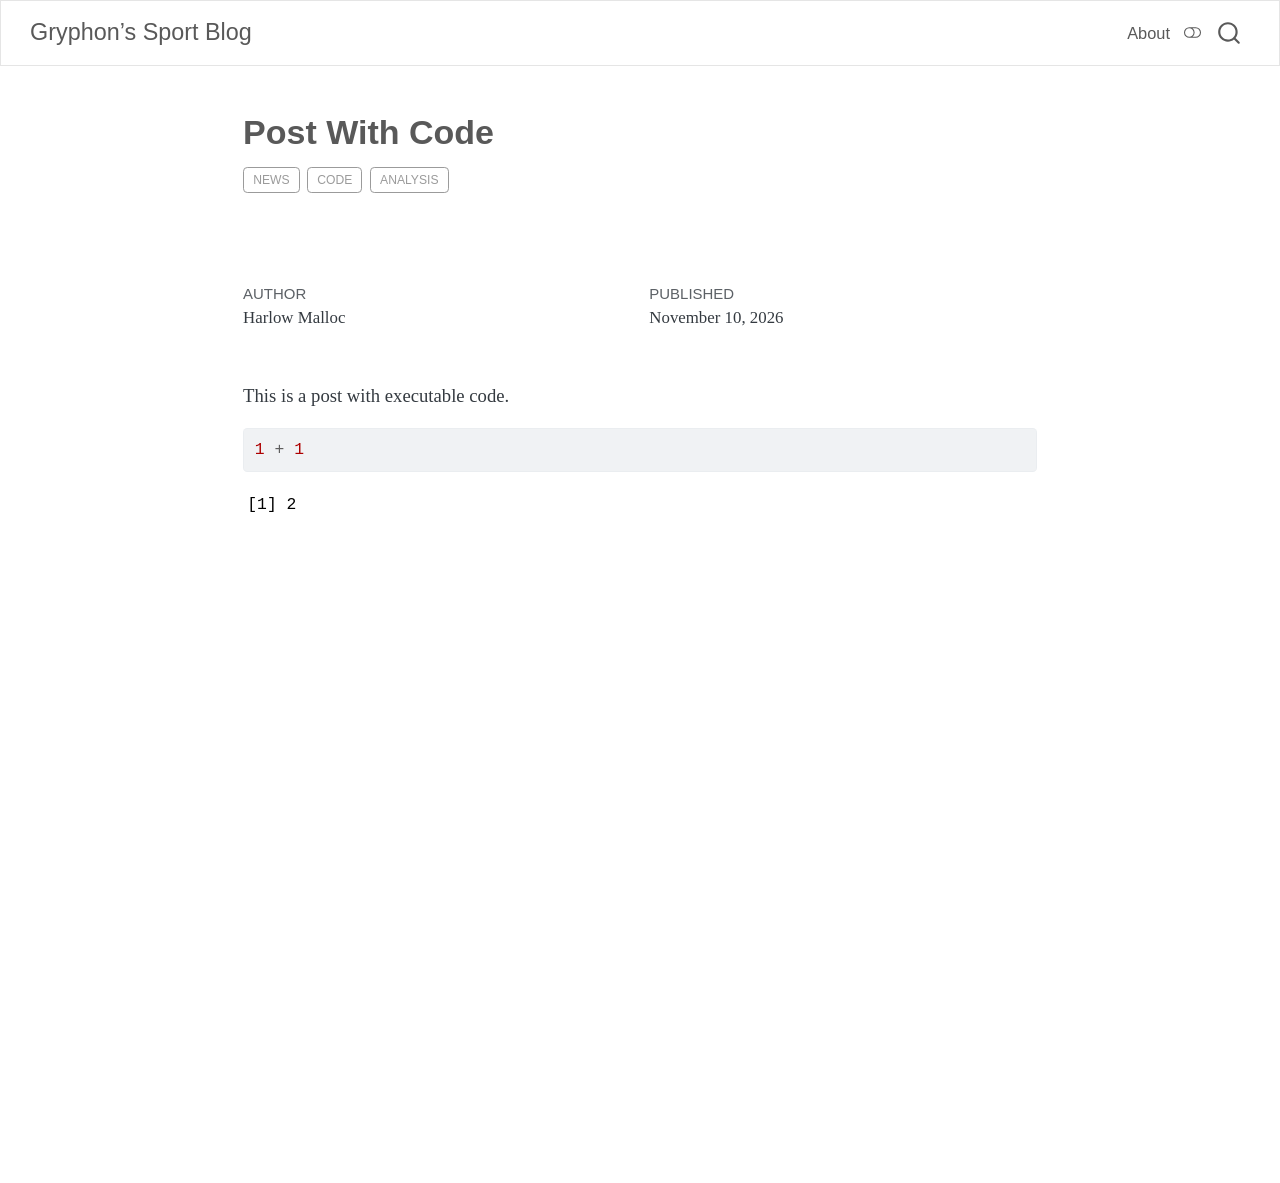
==== commit dede46ba: "about" ====
--- a/posts/post-with-code/index.html
+++ b/posts/post-with-code/index.html
@@ -300,16 +300,6 @@
     <a class="nav-link" href="../../about.html"> 
 <span class="menu-text">About</span></a>
   </li>  
-  <li class="nav-item compact">
-    <a class="nav-link" href="https://github.com/mattwaite"> <i class="bi bi-github" role="img">
-</i> 
-<span class="menu-text"></span></a>
-  </li>  
-  <li class="nav-item compact">
-    <a class="nav-link" href="https://twitter.com/mattwaite"> <i class="bi bi-twitter" role="img">
-</i> 
-<span class="menu-text"></span></a>
-  </li>  
 </ul>
           </div> <!-- /navcollapse -->
             <div class="quarto-navbar-tools">
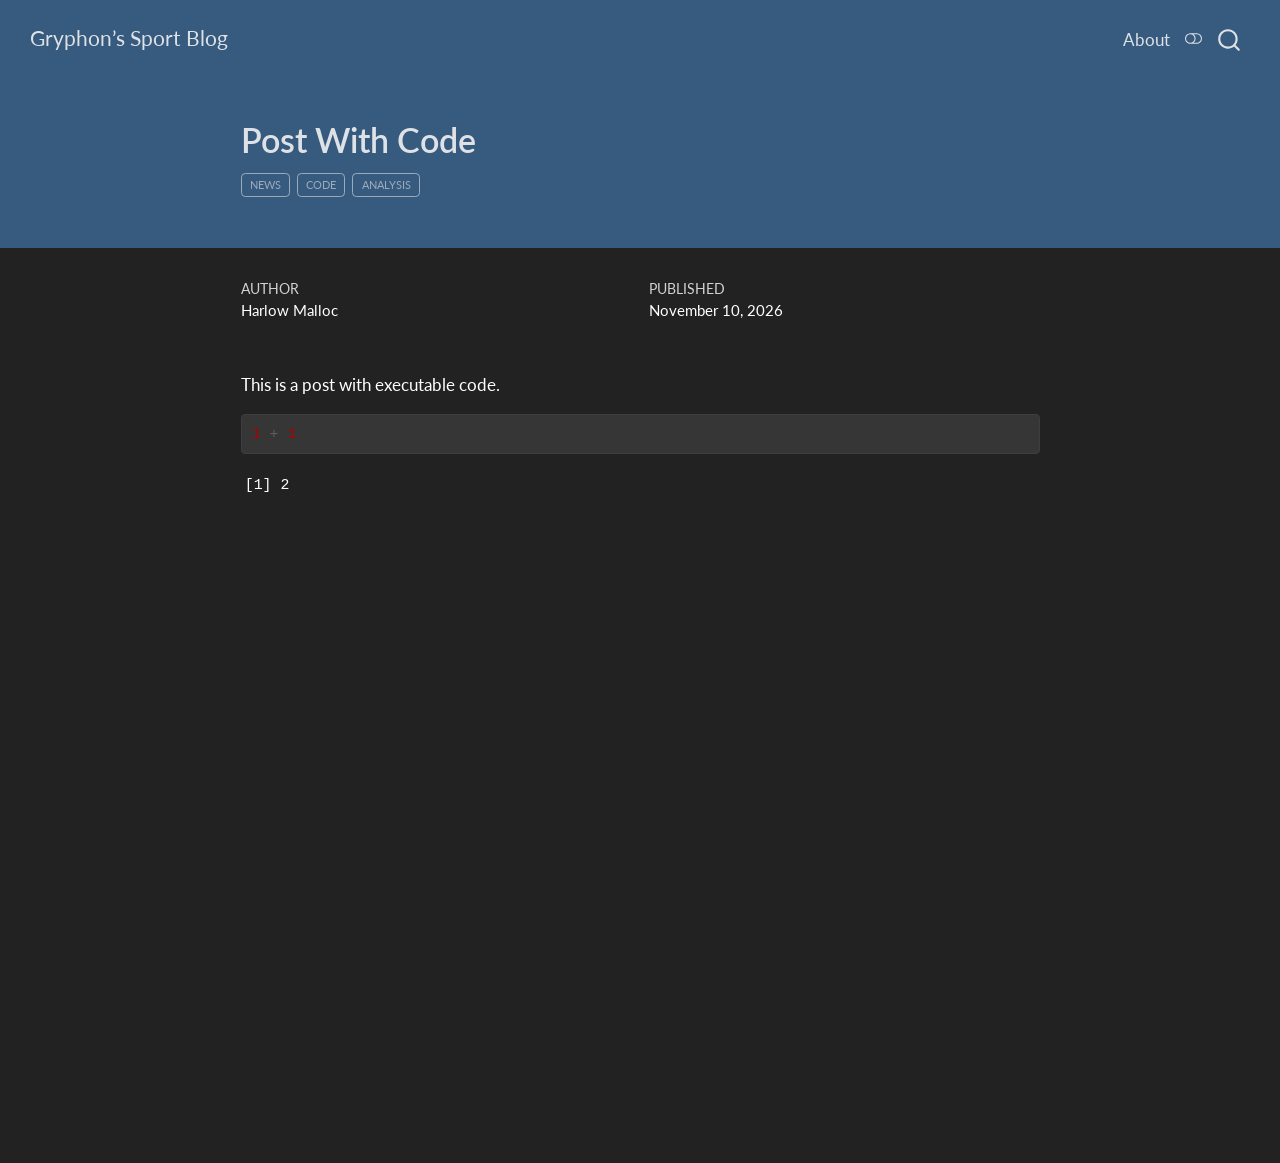
==== commit b69edc11: "Finished?" ====
--- a/posts/post-with-code/index.html
+++ b/posts/post-with-code/index.html
@@ -82,9 +82,9 @@
 <link href="../../site_libs/quarto-html/quarto-syntax-highlighting-15634bcf2e68342d4ad2dfa704d543f6.css" rel="stylesheet" class="quarto-color-scheme-extra" id="quarto-text-highlighting-styles">
 <script src="../../site_libs/bootstrap/bootstrap.min.js"></script>
 <link href="../../site_libs/bootstrap/bootstrap-icons.css" rel="stylesheet">
-<link href="../../site_libs/bootstrap/bootstrap-1b5cbb678aba238cc9ecc8dbef59e0a8.min.css" rel="stylesheet" append-hash="true" class="quarto-color-scheme" id="quarto-bootstrap" data-mode="light">
-<link href="../../site_libs/bootstrap/bootstrap-dark-05ad5c04182ae40a1da91fd291b82df0.min.css" rel="stylesheet" append-hash="true" class="quarto-color-scheme quarto-color-alternate" id="quarto-bootstrap" data-mode="dark">
-<link href="../../site_libs/bootstrap/bootstrap-1b5cbb678aba238cc9ecc8dbef59e0a8.min.css" rel="stylesheet" append-hash="true" class="quarto-color-scheme-extra" id="quarto-bootstrap" data-mode="light">
+<link href="../../site_libs/bootstrap/bootstrap-4360c678b5099ca041644eb02eaa1bfe.min.css" rel="stylesheet" append-hash="true" class="quarto-color-scheme" id="quarto-bootstrap" data-mode="dark">
+<link href="../../site_libs/bootstrap/bootstrap-dark-5685cd926c25366c96d9f1407e584118.min.css" rel="stylesheet" append-hash="true" class="quarto-color-scheme quarto-color-alternate" id="quarto-bootstrap" data-mode="dark">
+<link href="../../site_libs/bootstrap/bootstrap-4360c678b5099ca041644eb02eaa1bfe.min.css" rel="stylesheet" append-hash="true" class="quarto-color-scheme-extra" id="quarto-bootstrap" data-mode="dark">
 <script id="quarto-search-options" type="application/json">{
   "location": "navbar",
   "copy-button": false,
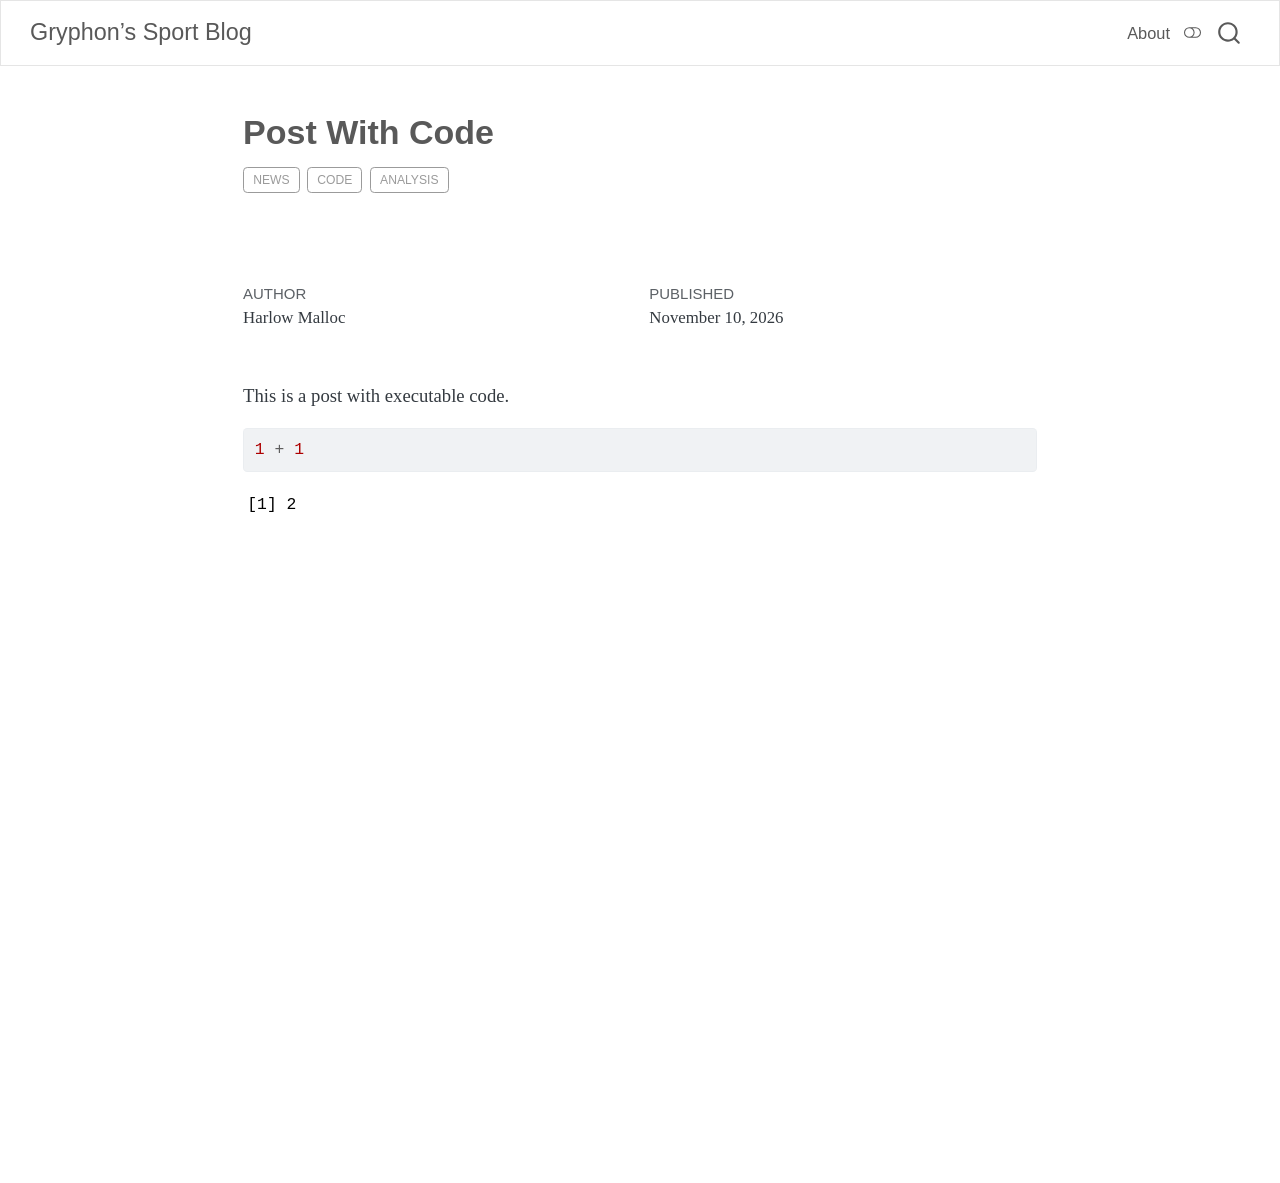
==== commit 5739596a: "Final" ====
--- a/posts/post-with-code/index.html
+++ b/posts/post-with-code/index.html
@@ -82,9 +82,9 @@
 <link href="../../site_libs/quarto-html/quarto-syntax-highlighting-15634bcf2e68342d4ad2dfa704d543f6.css" rel="stylesheet" class="quarto-color-scheme-extra" id="quarto-text-highlighting-styles">
 <script src="../../site_libs/bootstrap/bootstrap.min.js"></script>
 <link href="../../site_libs/bootstrap/bootstrap-icons.css" rel="stylesheet">
-<link href="../../site_libs/bootstrap/bootstrap-4360c678b5099ca041644eb02eaa1bfe.min.css" rel="stylesheet" append-hash="true" class="quarto-color-scheme" id="quarto-bootstrap" data-mode="dark">
-<link href="../../site_libs/bootstrap/bootstrap-dark-5685cd926c25366c96d9f1407e584118.min.css" rel="stylesheet" append-hash="true" class="quarto-color-scheme quarto-color-alternate" id="quarto-bootstrap" data-mode="dark">
-<link href="../../site_libs/bootstrap/bootstrap-4360c678b5099ca041644eb02eaa1bfe.min.css" rel="stylesheet" append-hash="true" class="quarto-color-scheme-extra" id="quarto-bootstrap" data-mode="dark">
+<link href="../../site_libs/bootstrap/bootstrap-1b5cbb678aba238cc9ecc8dbef59e0a8.min.css" rel="stylesheet" append-hash="true" class="quarto-color-scheme" id="quarto-bootstrap" data-mode="light">
+<link href="../../site_libs/bootstrap/bootstrap-dark-05ad5c04182ae40a1da91fd291b82df0.min.css" rel="stylesheet" append-hash="true" class="quarto-color-scheme quarto-color-alternate" id="quarto-bootstrap" data-mode="dark">
+<link href="../../site_libs/bootstrap/bootstrap-1b5cbb678aba238cc9ecc8dbef59e0a8.min.css" rel="stylesheet" append-hash="true" class="quarto-color-scheme-extra" id="quarto-bootstrap" data-mode="light">
 <script id="quarto-search-options" type="application/json">{
   "location": "navbar",
   "copy-button": false,
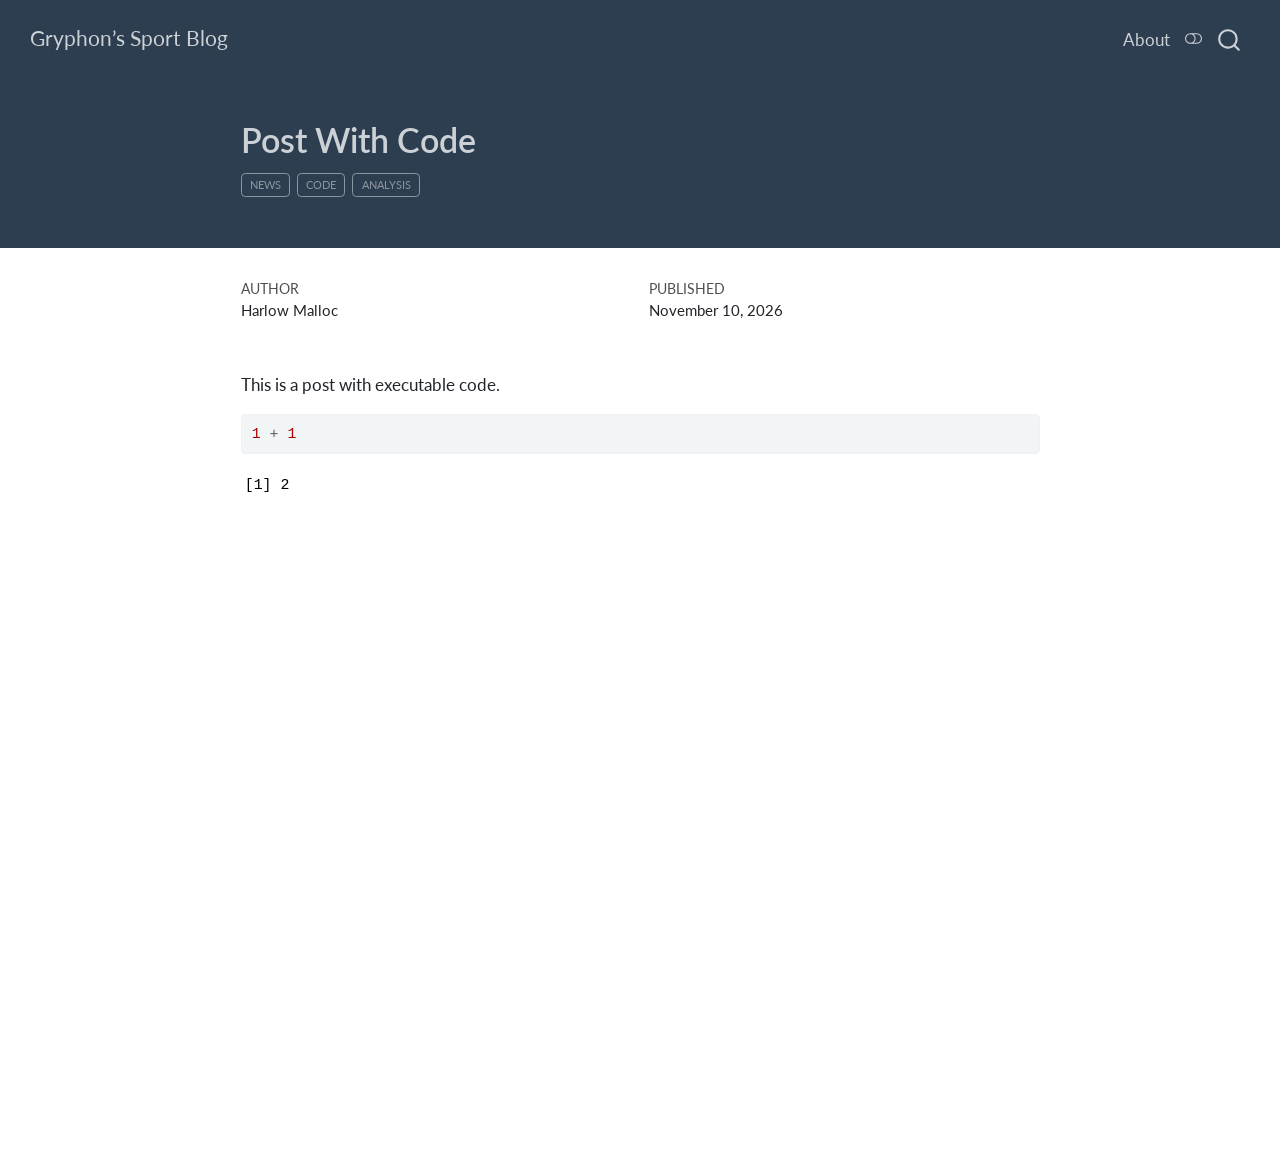
==== commit cfa34d30: "Perfect" ====
--- a/posts/post-with-code/index.html
+++ b/posts/post-with-code/index.html
@@ -82,9 +82,9 @@
 <link href="../../site_libs/quarto-html/quarto-syntax-highlighting-15634bcf2e68342d4ad2dfa704d543f6.css" rel="stylesheet" class="quarto-color-scheme-extra" id="quarto-text-highlighting-styles">
 <script src="../../site_libs/bootstrap/bootstrap.min.js"></script>
 <link href="../../site_libs/bootstrap/bootstrap-icons.css" rel="stylesheet">
-<link href="../../site_libs/bootstrap/bootstrap-1b5cbb678aba238cc9ecc8dbef59e0a8.min.css" rel="stylesheet" append-hash="true" class="quarto-color-scheme" id="quarto-bootstrap" data-mode="light">
+<link href="../../site_libs/bootstrap/bootstrap-6033a600180109c3731f6a886c29932c.min.css" rel="stylesheet" append-hash="true" class="quarto-color-scheme" id="quarto-bootstrap" data-mode="light">
 <link href="../../site_libs/bootstrap/bootstrap-dark-05ad5c04182ae40a1da91fd291b82df0.min.css" rel="stylesheet" append-hash="true" class="quarto-color-scheme quarto-color-alternate" id="quarto-bootstrap" data-mode="dark">
-<link href="../../site_libs/bootstrap/bootstrap-1b5cbb678aba238cc9ecc8dbef59e0a8.min.css" rel="stylesheet" append-hash="true" class="quarto-color-scheme-extra" id="quarto-bootstrap" data-mode="light">
+<link href="../../site_libs/bootstrap/bootstrap-6033a600180109c3731f6a886c29932c.min.css" rel="stylesheet" append-hash="true" class="quarto-color-scheme-extra" id="quarto-bootstrap" data-mode="light">
 <script id="quarto-search-options" type="application/json">{
   "location": "navbar",
   "copy-button": false,
